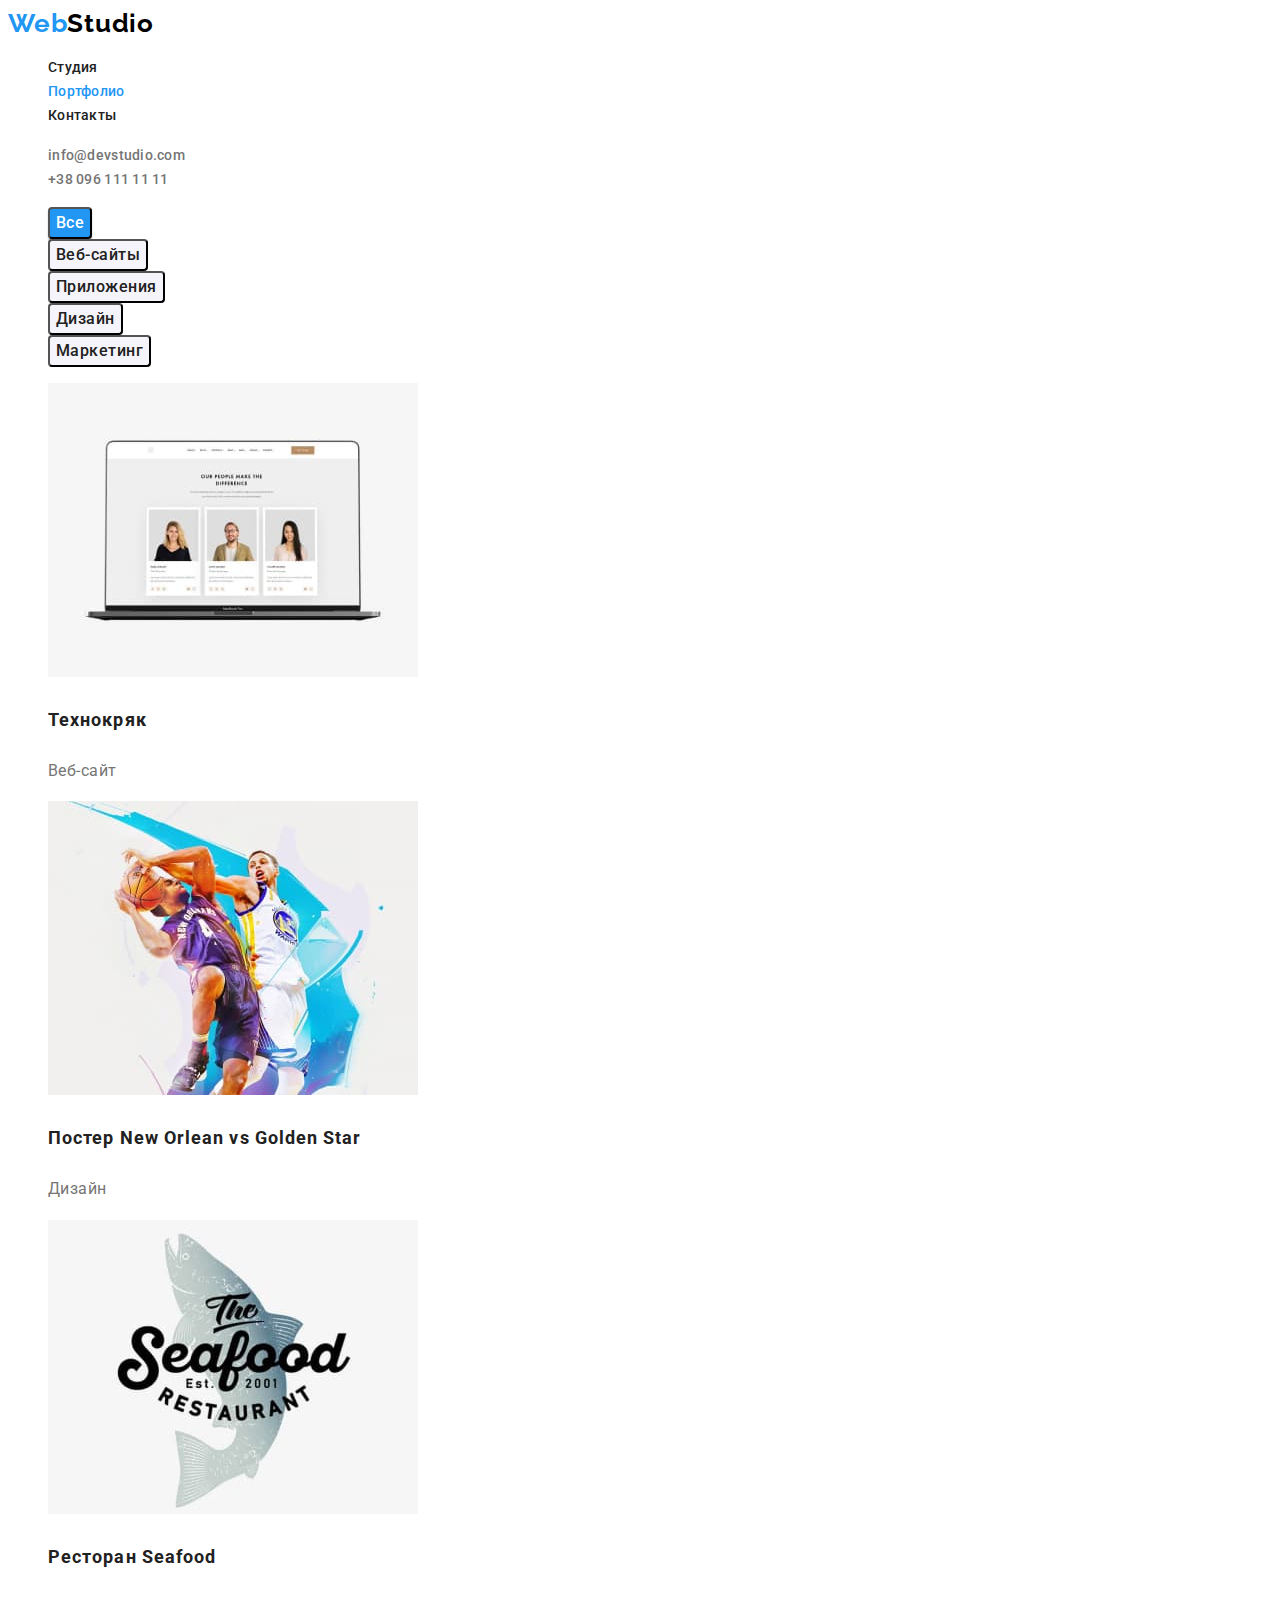
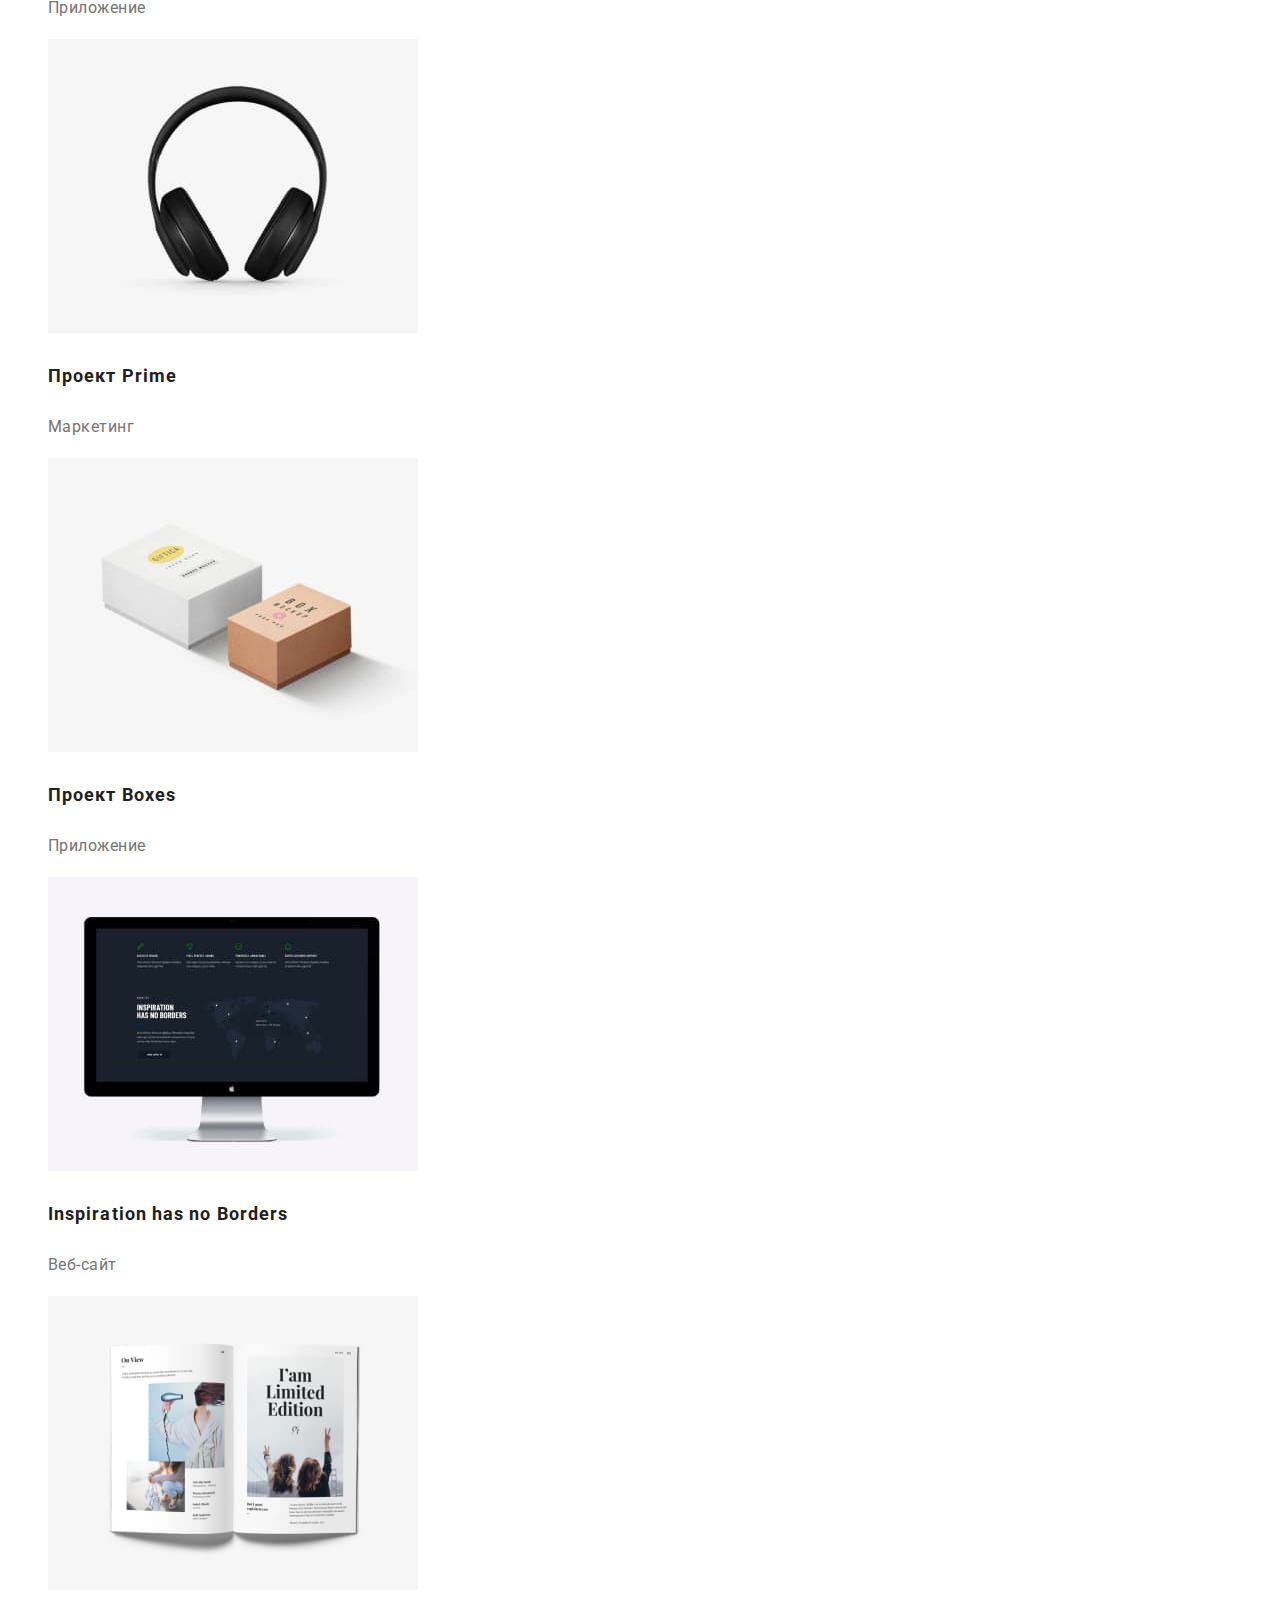
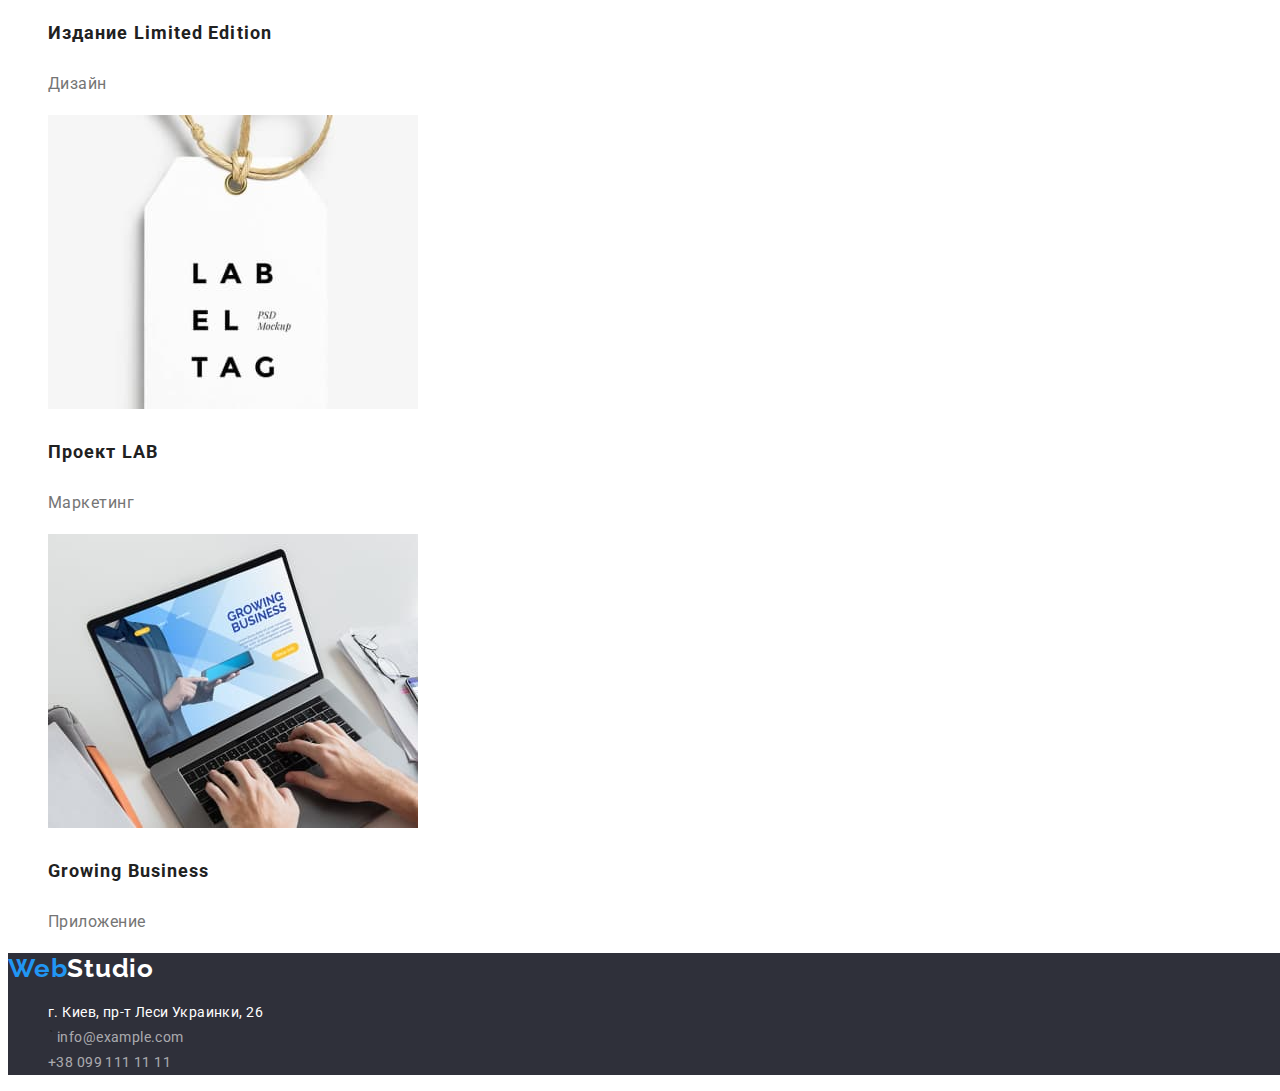
==== portfolio.html @ 0367a10b "start" ====
<!DOCTYPE html>
<html lang="ru">
<head>
    <meta charset="UTF-8">
    <meta http-equiv="X-UA-Compatible" content="IE=edge">
    <meta name="viewport" content="width=device-width, initial-scale=1.0">
    <link rel="preconnect" href="https://fonts.googleapis.com">
    <link rel="preconnect" href="https://fonts.gstatic.com" crossorigin>
    <link href="https://fonts.googleapis.com/css2?family=Raleway:wght@700&family=Roboto:wght@400;500;700;900&display=swap" rel="stylesheet">
    <link rel="stylesheet" href="./styles/styles.css">
    <title>Портфолио</title>
</head>
<body>
    <!-- Верхняя линия-->
    <header class="header">
        <a class="link studio-name" href="./index.html"><span class="web">Web</span>Studio</a>
            <!-- Меню навигации -->
            <nav class="menu-nav">
                <ul class="list">               
                    <li>
                        <a class="link list-studio" href="./index.html">Студия</a>
                    </li>
                    <li>
                        <a class="link list-portfolio current" href="./portfolio.html">Портфолио</a>
                    </li>
                    <li>
                        <a class="link list-contacts" href="">Контакты</a>
                    </li>
                </ul>
            </nav>
            <ul class="list contact-list">
                <li><a class="link header-mail" href="mailto:info@devstudio.com">info@devstudio.com</a></li>
                <li><a class="link header-tel" href="tel:+380961111111">+38 096 111 11 11</a></li>
            </ul> 
    </header>
    <main>
        <!-- Фильтры -->
        <section>
            <ul class="list">
                <li>
                    <button type="button" onclick="filterselection('all')" class="filter-btn active">
                        Все
                    </button>
                </li>
                <li>
                    <button type="button" onclick="filterselection('web-sites')" class="filter-btn">
                        Веб-сайты
                    </button>
                </li>
                <li>
                    <button type="button" onclick="filterselection('app')" class="filter-btn">
                        Приложения
                    </button>
                </li>
                <li>
                    <button type="button" onclick="filterselection('design') " class="filter-btn">
                        Дизайн
                    </button>
                </li>
                <li>
                    <button type="button" onclick="filterselection('marketing')" class="filter-btn">
                        Маркетинг
                    </button>
                </li>
            </ul>
            <!-- Проекты -->
            <ul class="list">
                <li class="web-sites">
                    <img src="./images/imgport1.jpg" alt="Технокряк" width="370">
                    <h3 class="portfolio-title">Технокряк</h3>
                    <p class="portfolio-item">Веб-сайт</p>
                </li>
                <li class="design">
                    <img src="./images/imgport2.jpg" alt="New Orlean vs Golden Star" width="370">
                    <h3 class="portfolio-title">Постер <span lang="en">New Orlean vs Golden Star</span></h3>
                    <p class="portfolio-item">Дизайн</p>
                </li>
                <li class="app">
                    <img src="./images/imgport3.jpg" alt="Seafood" width="370">
                    <h3 class="portfolio-title">Ресторан <span>Seafood</span></h3>
                    <p class="portfolio-item">Приложение</p>
                </li>
                <li class="marketing">
                    <img src="./images/imgport4.jpg" alt="Prime" width="370">
                    <h3 class="portfolio-title">Проект <span lang="en">Prime</span></h3>
                    <p class="portfolio-item">Маркетинг</p>
                </li>
                <li class="app">
                    <img src="./images/imgport5.jpg" alt="Boxes" width="370">
                    <h3 class="portfolio-title">Проект <span lang="en">Boxes</span></h3>
                    <p class="portfolio-item">Приложение</p>
                </li>
                <li class="web-sites">
                    <img src="./images/imgport6.jpg" alt="Inspiration has no Borders" width="370">
                    <h3 class="portfolio-title" lang="en">Inspiration has no Borders</h3>
                    <p class="portfolio-item">Веб-сайт</p>
                </li>
                <li class="design">
                    <img src="./images/imgport7.jpg" alt="Limited Edition" width="370">
                    <h3 class="portfolio-title">Издание <span>Limited Edition</span></h3>
                    <p class="portfolio-item">Дизайн</p>
                </li>
                <li class="marketing">
                    <img src="./images/imgport8.jpg" alt="LAB" width="370">
                    <h3 class="portfolio-title">Проект <span lang="en">LAB</span></h3>
                    <p class="portfolio-item">Маркетинг</p>
                </li>
                <li class="app">
                    <img src="./images/imgport9.jpg" alt="Growing Business" width="370">
                    <h3 class="portfolio-title">Growing Business</h3>
                    <p class="portfolio-item">Приложение</p>
                </li>
            </ul>
        </section>
    </main>
    <footer class="footer">
        <a class="link footer-studio-name" href="./index.html"><span class="web">Web</span>Studio</a>
        <address>
            <ul class="list">
                <li>
                    <a class="link footer-adress" href="https://goo.gl/maps/6Xr1MrQCFGWjLaGo9" target="_blank">г. Киев, пр-т Леси Украинки, 26</a>
                </li>
                <li>`
                    <a class="link footer-contact" href="mailto:info@example.com">info@example.com</a>
                </li>
                <li>
                    <a class="link footer-contact" href="tel:+380991111111"> +38 099 111 11 11</a>
                </li>
            </ul>
        </address>
    </footer>
</body>
</html>
---- styles/styles.css ----
/* ----------Переменные---------- */

:root {
    --main-color: #2196F3;
    --text-color: #212121;
    --grey-color: #757575;
}

body {
    font-family: 'Roboto', sans-serif; 
    background-color: #FFFFFF;
    color: var(--text-color);
    width: 1600px;
    line-height: 1.5;
}

.list {
    list-style: none;
}


.link {
    text-decoration: none;
}

/* -------------Стилизация Header------------- */

.header {
    background: #FFFFFF;
}

/* --Стилизация слова WebStudio-- */

.studio-name {
    font-family: "Raleway", sans-serif;
    font-style: normal;
    font-weight: 700;
    font-size: 26px;
    line-height: 1.19; 
    letter-spacing: 0.03em;
    color: #000000;
}

.web {
    font-weight: 700;
    font-size: 26px;
    line-height: 1.19;
     letter-spacing: 0.03em;
    color: var(--main-color);
}

/* --Стилизация меню навигации-- */

.list-studio {
    font-weight: 500;
    font-size: 14px;
    line-height: 1.14;
    letter-spacing: 0.02em;
    color: var(--text-color);
}

.list-portfolio {
    font-weight: 500;
    font-size: 14px;
    line-height: 1.14;
    letter-spacing: 0.02em;
    color: var(--text-color);
}

.list-contacts {
    font-weight: 500;
    font-size: 14px;
    line-height: 1.14;
    letter-spacing: 0.02em;
    color: var(--text-color);
}

.list-studio:hover,
.list-studio:focus {
    color: var(--main-color);
}

.list-portfolio:hover,
.list-portfolio:focus {
    color: var(--main-color);
}

.list-contacts:hover,
.list-contacts:focus {
    color: var(--main-color);
}

.current { 
    color: #2196F3; 
}

/* --Стилизация контактов хедера-- */

.header-mail {
    font-family: "Roboto", sans-serif;
    font-weight: 500;
    font-size: 14px;
    line-height: 1.14;
    letter-spacing: 0.02em;
    color: var(--grey-color);
}

.header-tel {
    font-family: "Roboto", sans-serif;
    font-style: normal;
    font-weight: 500;
    font-size: 14px;
    line-height: 1.14;
    letter-spacing: 0.02em;
    color: var(--grey-color);
}

.header-mail:hover,
.header-mail:focus,
.header-tel:hover,
.header-tel:focus {
   color: var(--main-color);
}

/* -------------Стилизация Main------------- */

/* --Стилизация блока заказа услуг-- */

.order-service {
    background: #2F303A;
}

.order-title {
    font-weight: 900;
    font-size: 44px;
    line-height: 1.36;
    text-align: center;
    letter-spacing: 0.06em;
    text-transform: uppercase;
    color: #FFFFFF;
}

.order-button {
    font-family: "Roboto", sans-serif;
    font-style: normal;
    font-weight: 700;
    font-size: 16px;
    line-height: 1.87;
    display: flex;
    align-items: center;
    text-align: center;
    letter-spacing: 0.06em;
    color: #FFFFFF;
    background: var(--main-color);
    box-shadow: 0px 4px 4px rgba(0, 0, 0, 0.15);
    border-radius: 4px;
}

.order-button:hover,
.order-button:focus {
    background: #188CE8;
    box-shadow: 0px 4px 4px rgba(0, 0, 0, 0.15);
    border-radius: 4px;;
}

/* --Стилизация блока особеностей-- */

.feature-title {
    font-weight: 700;
    font-size: 14px;
    line-height: 1.14;
    letter-spacing: 0.03em;
    text-transform: uppercase;
    color: var(--text-color);
}

.feature-item {
    font-weight: normal;
    font-size: 14px;
    line-height: 1.71;
    letter-spacing: 0.03em; 
    color: var(--grey-color);  
}

/* --Стилизация блока о работе и команде-- */

.photo-title {
    font-weight: 700;
    font-size: 36px;
    line-height: 1.16;
    text-align: center;
    letter-spacing: 0.03em;
    color: var(--text-color);
}

.member-name {
    font-weight: 500;
    font-size: 16px;
    line-height: 1.18;
    text-align: center;
    letter-spacing: 0.03em;
    color: var(--text-color);
}

.member-role {
    font-size: 16px;
    line-height: 1.18;
    text-align: center;
    letter-spacing: 0.03em;
    color: var(--grey-color);
}

/* -------------Стилизация Footer------------- */

.footer {
    background: #2F303A;
}

.footer-studio-name {
    font-family: "Raleway", sans-serif;
    font-style: normal;
    font-weight: 700;
    font-size: 26px;
    line-height: 1.19; 
    letter-spacing: 0.03em;
    color: #FFFFFF;
}


.footer-adress {
    font-family: "Roboto", sans-serif;
    font-style: normal;
    font-weight: normal;
    font-size: 14px;
    line-height: 1.71;
    letter-spacing: 0.03em;
    color: #FFFFFF;
}

.footer-contact {
    font-family: "Roboto", sans-serif;
    font-style: normal;
    font-weight: normal;
    font-size: 14px;
    line-height: 1.71;
    letter-spacing: 0.03em;
    color: rgba(255, 255, 255, 0.6);
}

.footer-adress:visited {
    color: rgba(255, 255, 255, 0.6);
}

/* ----------Стилизация портфолио---------- */

/* -- Фильтры -- */



.filter-btn {
    font-family: "Roboto", sans-serif;
    font-style: normal;
    font-weight: 500;
    font-size: 16px;
    line-height: 1.62;
    text-align: center;
    letter-spacing: 0.03em;
    color: var(--text-color);
    background: #F5F4FA;
    border-radius: 4px;
}

.filter-btn:active {
    background: var(--main-color);
    box-shadow: 0px 3px 1px rgba(0, 0, 0, 0.1), 0px 1px 2px rgba(0, 0, 0, 0.08), 0px 2px 2px rgba(0, 0, 0, 0.12);
    border-radius: 4px;
}

.portfolio-title {
    font-family: "Roboto", sans-serif;
    font-style: normal;
    font-weight: 700;
    font-size: 18px;
    line-height: 2.00;
    letter-spacing: 0.06em;
    color: var(--text-color);
}

.portfolio-item {
    font-family: "Roboto", sans-serif;
    font-weight: normal;
    font-size: 16px;
    line-height: 1.87;
    letter-spacing: 0.03em;
    color: var(--grey-color);
}

.active {
    font-family: "Roboto", sans-serif;
    font-weight: 500;
    font-size: 16px;
    line-height: 1.62;
    text-align: center;
    letter-spacing: 0.03em;
    color: #FFFFFF;
    background: #2196F3;
    box-shadow: 0px 3px 1px rgba(0, 0, 0, 0.1), 0px 1px 2px rgba(0, 0, 0, 0.08), 0px 2px 2px rgba(0, 0, 0, 0.12);
    border-radius: 4px;
}
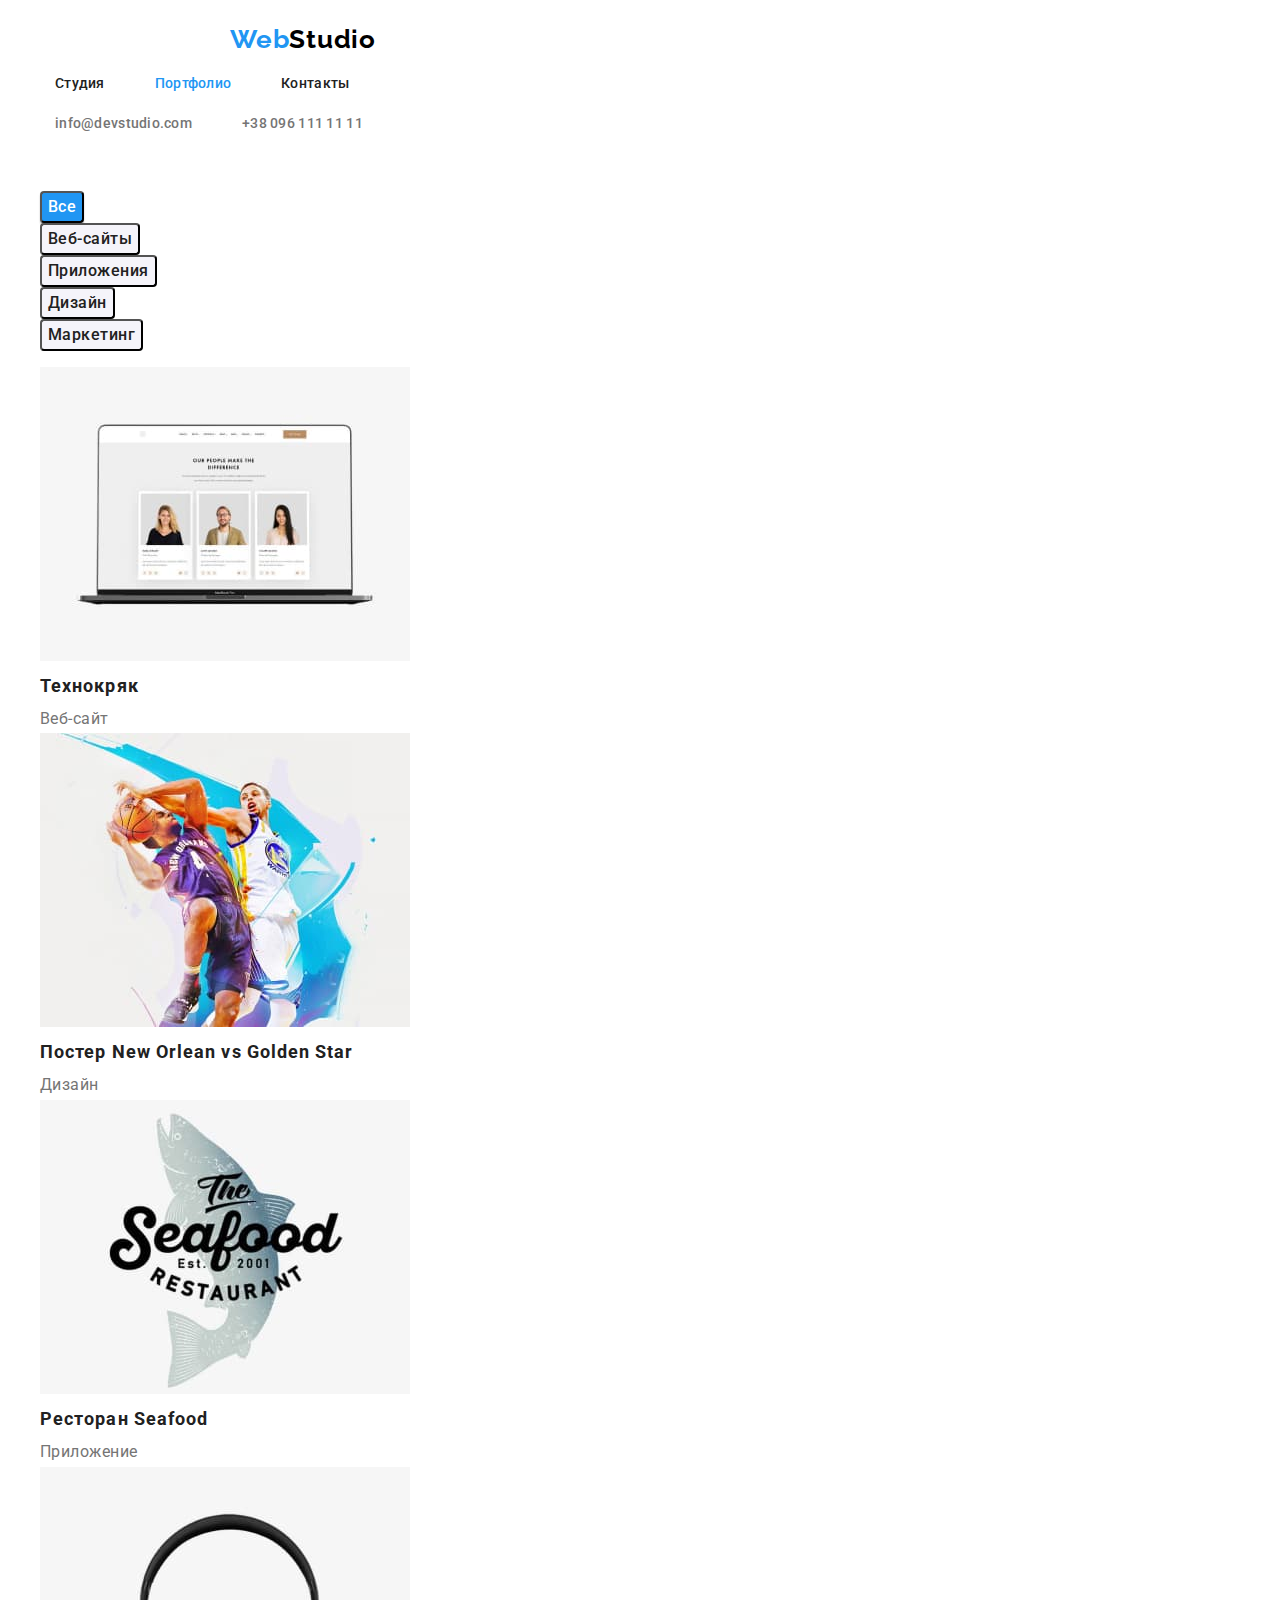
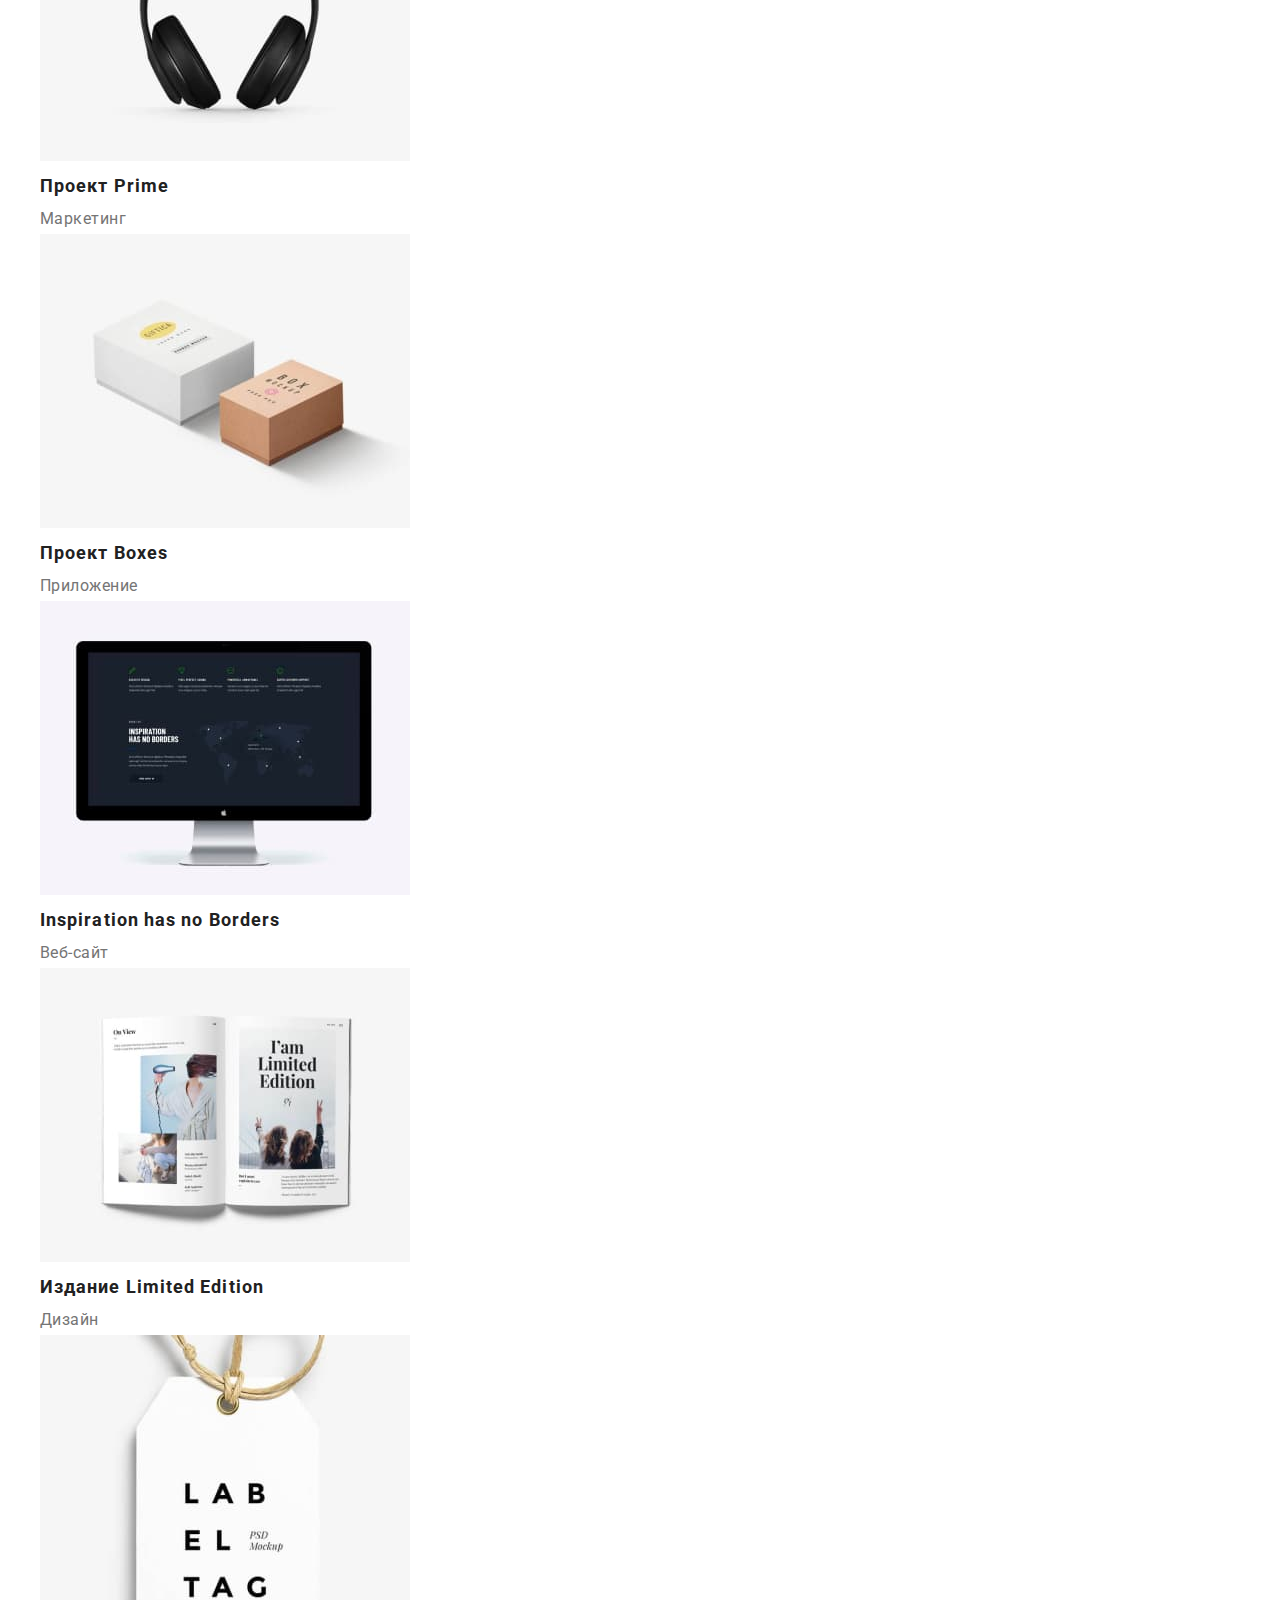
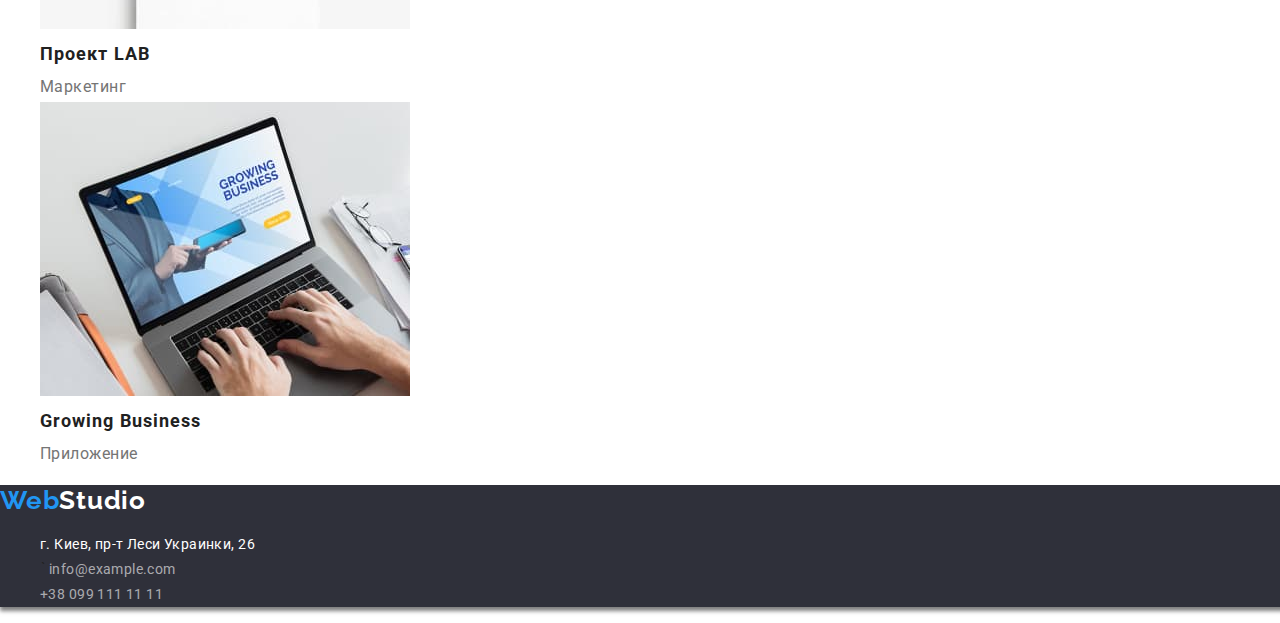
==== commit 7555ebe4: "addon#2" ====
--- a/portfolio.html
+++ b/portfolio.html
@@ -7,16 +7,18 @@
     <link rel="preconnect" href="https://fonts.googleapis.com">
     <link rel="preconnect" href="https://fonts.gstatic.com" crossorigin>
     <link href="https://fonts.googleapis.com/css2?family=Raleway:wght@700&family=Roboto:wght@400;500;700;900&display=swap" rel="stylesheet">
+    <link rel="stylesheet" href="./styles/modern-normalize.css">
     <link rel="stylesheet" href="./styles/styles.css">
     <title>Портфолио</title>
 </head>
 <body>
     <!-- Верхняя линия-->
     <header class="header">
-        <a class="link studio-name" href="./index.html"><span class="web">Web</span>Studio</a>
-            <!-- Меню навигации -->
-            <nav class="menu-nav">
-                <ul class="list">               
+        <div class="container">
+            <a class="link studio-name" href="./index.html"><span class="web">Web</span>Studio</a>
+                <!-- Меню навигации -->
+            <nav>
+                <ul class="list header-list">               
                     <li>
                         <a class="link list-studio" href="./index.html">Студия</a>
                     </li>
@@ -31,7 +33,8 @@
             <ul class="list contact-list">
                 <li><a class="link header-mail" href="mailto:info@devstudio.com">info@devstudio.com</a></li>
                 <li><a class="link header-tel" href="tel:+380961111111">+38 096 111 11 11</a></li>
-            </ul> 
+            </ul>
+        </div> 
     </header>
     <main>
         <!-- Фильтры -->
--- a/styles/styles.css
+++ b/styles/styles.css
@@ -12,6 +12,8 @@
     color: var(--text-color);
     width: 1600px;
     line-height: 1.5;
+    margin: 0 auto;
+    box-shadow: 0px 4px 4px rgba(0, 0, 0, 0.50);
 }
 
 .list {
@@ -23,10 +25,33 @@
     text-decoration: none;
 }
 
+p, a, h1, h2, h3, h4, h5, h6 {
+    margin: 0;
+}
+
+button {
+    cursor: pointer;
+}
+
+.container {
+    width: 1600px;
+    padding-right: 15px;
+    padding-left: 15px;
+    margin: 0 auto;
+}
+
+
 /* -------------Стилизация Header------------- */
 
 .header {
     background: #FFFFFF;
+    padding-top: 24px;
+    padding-bottom: 24px;
+}
+
+.header-container {
+    display: flex;
+    align-items: center;
 }
 
 /* --Стилизация слова WebStudio-- */
@@ -39,24 +64,31 @@
     line-height: 1.19; 
     letter-spacing: 0.03em;
     color: #000000;
+    margin-right: 93px;
+    padding-left: 215px;
 }
 
 .web {
     font-weight: 700;
     font-size: 26px;
     line-height: 1.19;
-     letter-spacing: 0.03em;
+    letter-spacing: 0.03em;
     color: var(--main-color);
 }
 
 /* --Стилизация меню навигации-- */
 
+.header-list {
+    display: flex;
+}
+
 .list-studio {
     font-weight: 500;
     font-size: 14px;
     line-height: 1.14;
     letter-spacing: 0.02em;
     color: var(--text-color);
+    padding-right: 50px;
 }
 
 .list-portfolio {
@@ -65,6 +97,7 @@
     line-height: 1.14;
     letter-spacing: 0.02em;
     color: var(--text-color);
+    padding-right: 50px;
 }
 
 .list-contacts {
@@ -94,6 +127,13 @@
     color: #2196F3; 
 }
 
+.contact-list {
+    display: flex;
+    margin-left: auto;
+}
+
+
+
 /* --Стилизация контактов хедера-- */
 
 .header-mail {
@@ -103,6 +143,7 @@
     line-height: 1.14;
     letter-spacing: 0.02em;
     color: var(--grey-color);
+    padding-right: 50px;
 }
 
 .header-tel {
@@ -113,6 +154,10 @@
     line-height: 1.14;
     letter-spacing: 0.02em;
     color: var(--grey-color);
+}
+
+.contact-list:last-child {
+    padding-right: 215px;
 }
 
 .header-mail:hover,
@@ -130,6 +175,14 @@
     background: #2F303A;
 }
 
+.order-block {
+    padding-top: 200px;
+    padding-right: 452px;
+    padding-bottom: 200px;
+    padding-left: 452px;
+}
+
+
 .order-title {
     font-weight: 900;
     font-size: 44px;
@@ -138,6 +191,7 @@
     letter-spacing: 0.06em;
     text-transform: uppercase;
     color: #FFFFFF;
+    margin-bottom: 30px;
 }
 
 .order-button {
@@ -154,7 +208,13 @@
     background: var(--main-color);
     box-shadow: 0px 4px 4px rgba(0, 0, 0, 0.15);
     border-radius: 4px;
-}
+    padding-top: 10px;
+    padding-right: 32px;
+    padding-bottom: 10px;
+    padding-left: 32px;
+    margin: auto;
+}
+
 
 .order-button:hover,
 .order-button:focus {
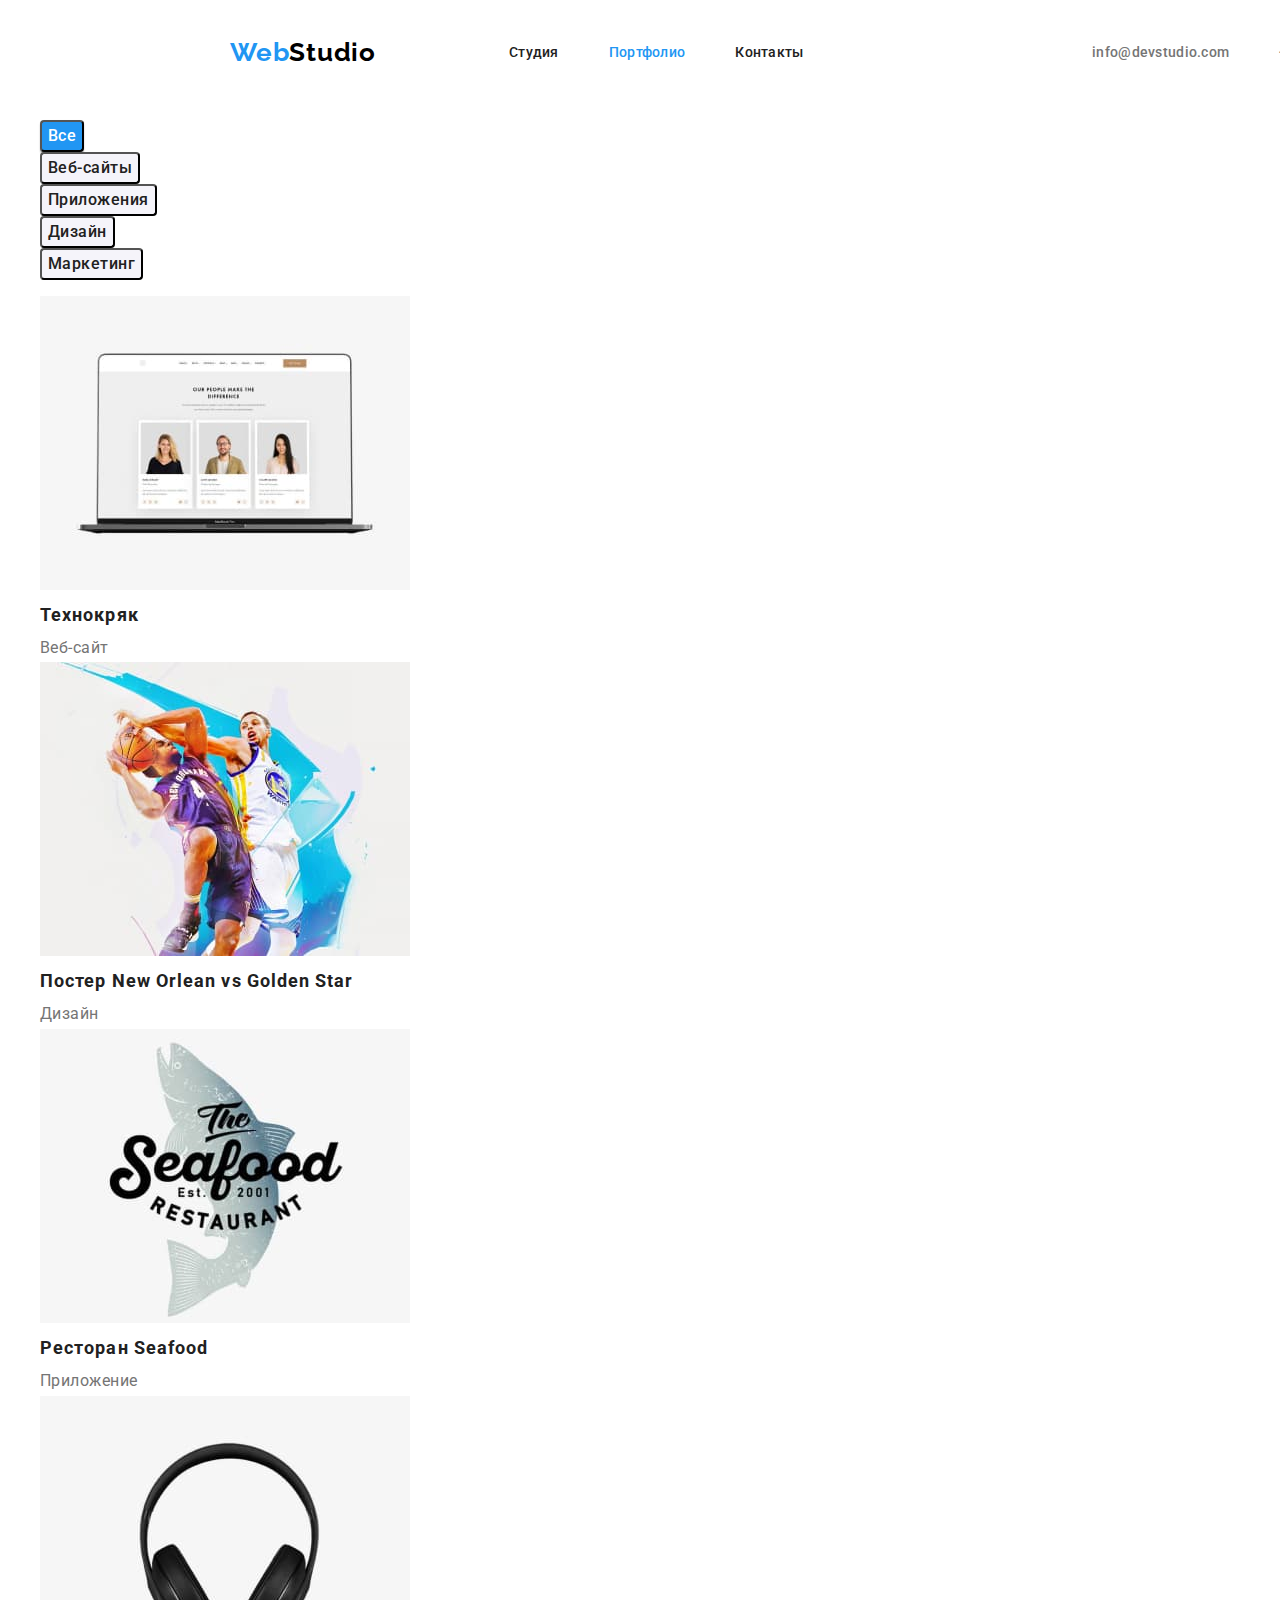
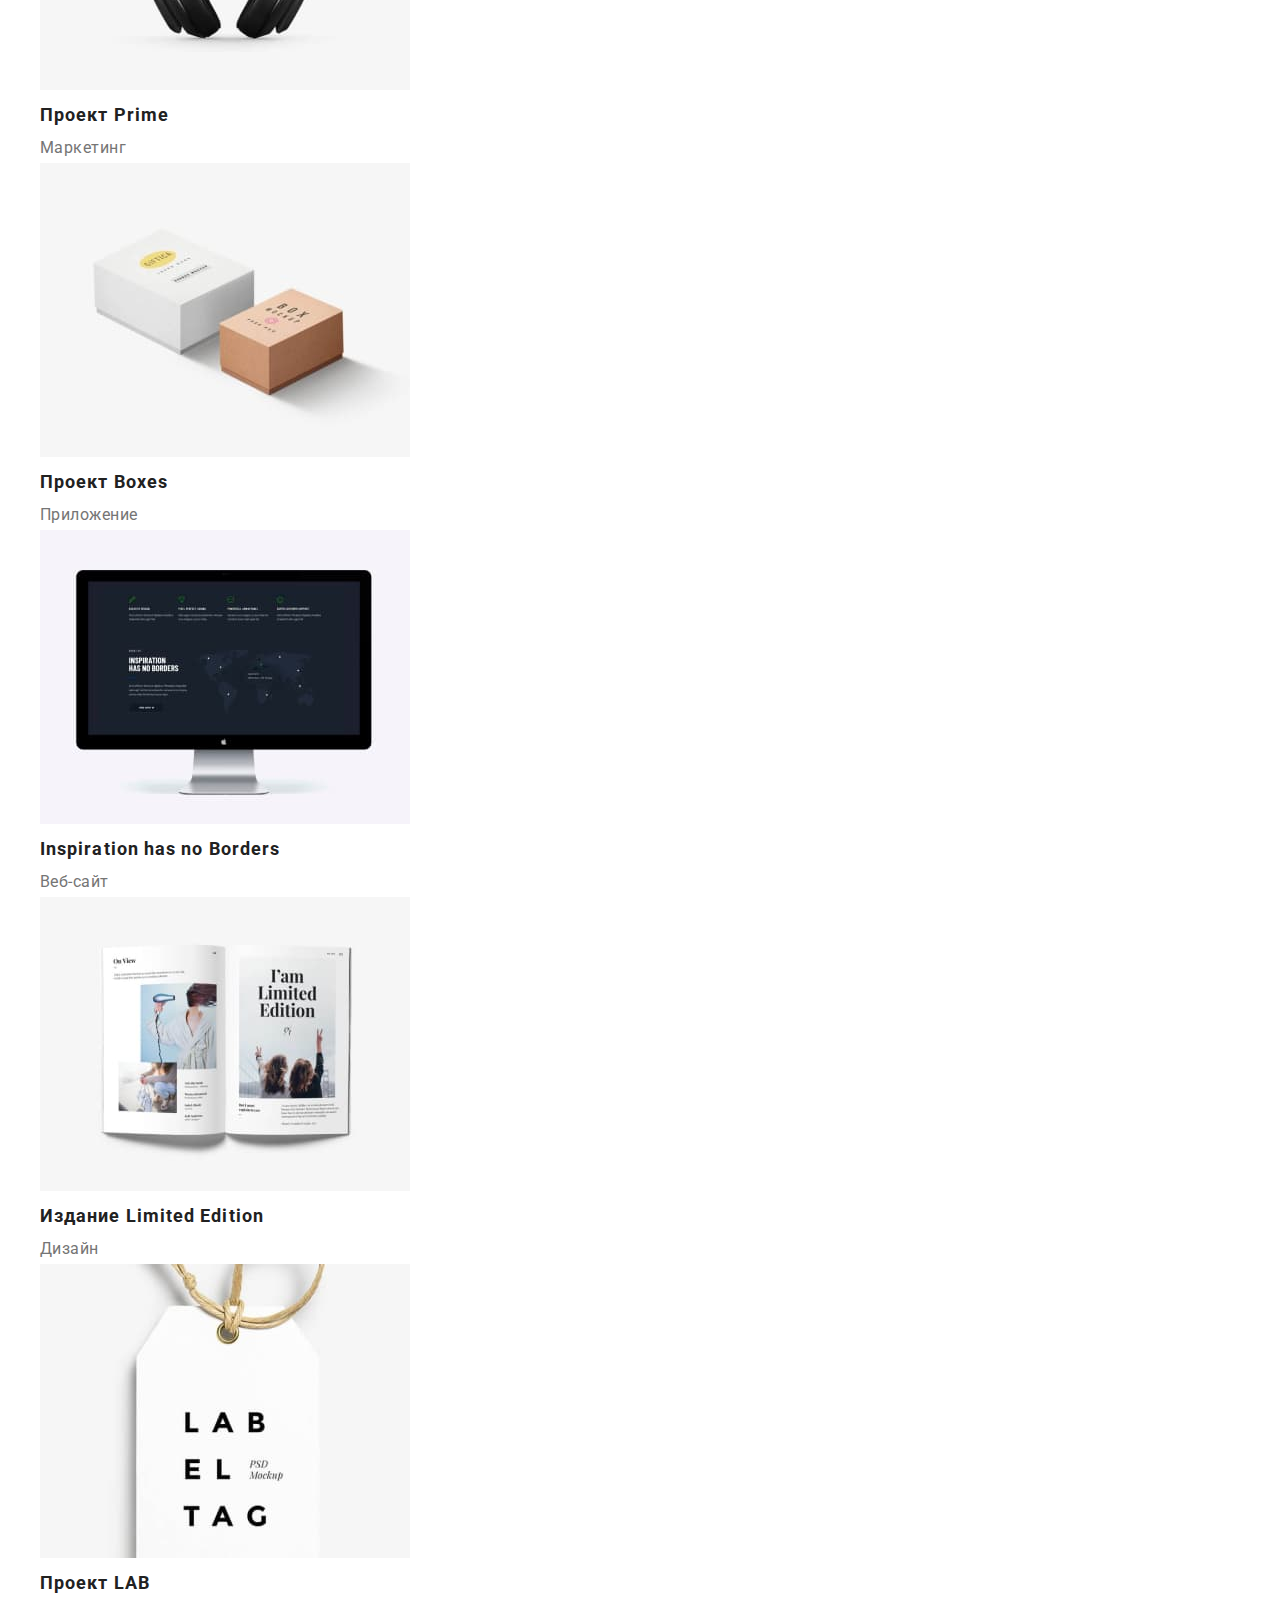
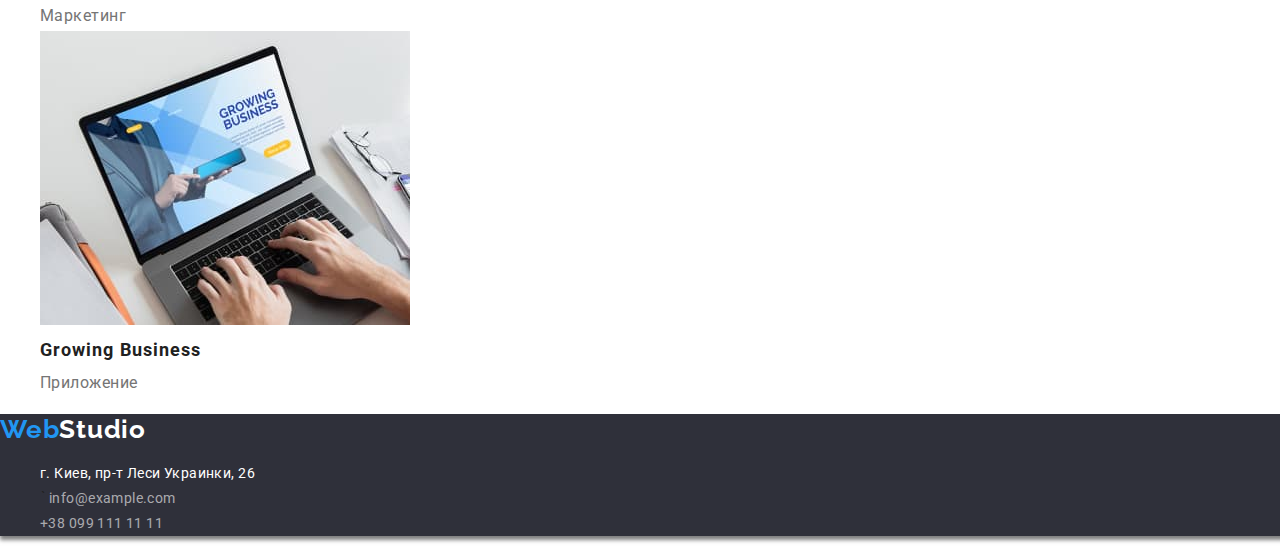
==== commit 276b869e: "addon #3" ====
--- a/portfolio.html
+++ b/portfolio.html
@@ -12,12 +12,12 @@
     <title>Портфолио</title>
 </head>
 <body>
-    <!-- Верхняя линия-->
+<!-- Верхняя линия-->
     <header class="header">
-        <div class="container">
+        <div class="container header-container">
             <a class="link studio-name" href="./index.html"><span class="web">Web</span>Studio</a>
-                <!-- Меню навигации -->
-            <nav>
+            <!-- Меню навигации -->
+            <nav class="navigation">
                 <ul class="list header-list">               
                     <li>
                         <a class="link list-studio" href="./index.html">Студия</a>
--- a/styles/styles.css
+++ b/styles/styles.css
@@ -52,6 +52,7 @@
 .header-container {
     display: flex;
     align-items: center;
+    max-height: 80px;
 }
 
 /* --Стилизация слова WebStudio-- */
@@ -225,6 +226,26 @@
 
 /* --Стилизация блока особеностей-- */
 
+.feature-block {
+    padding-top: 94px;
+    padding-right: 215px;
+    padding-bottom: 94px;
+    padding-left: 215px;
+}
+
+.feature-list {
+    display: flex;
+    justify-content: center;
+}
+
+.feature-list-item {
+    margin-right: 30px;
+}
+
+.feature-list:not(:last-child) {
+    margin-right: 30px;
+}
+
 .feature-title {
     font-weight: 700;
     font-size: 14px;
@@ -239,7 +260,8 @@
     font-size: 14px;
     line-height: 1.71;
     letter-spacing: 0.03em; 
-    color: var(--grey-color);  
+    color: var(--grey-color);
+    padding-top: 10px;  
 }
 
 /* --Стилизация блока о работе и команде-- */
@@ -251,6 +273,43 @@
     text-align: center;
     letter-spacing: 0.03em;
     color: var(--text-color);
+    margin-bottom: 50px;
+}
+
+
+.work-block {
+    padding-bottom: 94px;
+}
+
+.work-list {
+    display: flex;
+    justify-content: center;
+    
+}
+
+.work-item {
+    margin-right: 30px;
+}
+
+.team-div {
+    background-color: #F5F4FA;
+    padding-top: 94px;
+    padding-bottom: 94px;
+}
+
+.team-list {
+    display: flex;
+    justify-content: center;
+}
+
+.team-item:not(:last-child) {
+    margin-right: 30px;
+}
+
+.team-item {
+    background: #FFFFFF;
+    box-shadow: 0px 1px 3px rgba(0, 0, 0, 0.12), 0px 1px 1px rgba(0, 0, 0, 0.14), 0px 2px 1px rgba(0, 0, 0, 0.2);
+    border-radius: 0px 0px 4px 4px;
 }
 
 .member-name {
@@ -260,6 +319,8 @@
     text-align: center;
     letter-spacing: 0.03em;
     color: var(--text-color);
+    margin-top: 30px;
+    margin-bottom: 10px;
 }
 
 .member-role {
@@ -268,6 +329,7 @@
     text-align: center;
     letter-spacing: 0.03em;
     color: var(--grey-color);
+    padding-bottom: 30px;
 }
 
 /* -------------Стилизация Footer------------- */
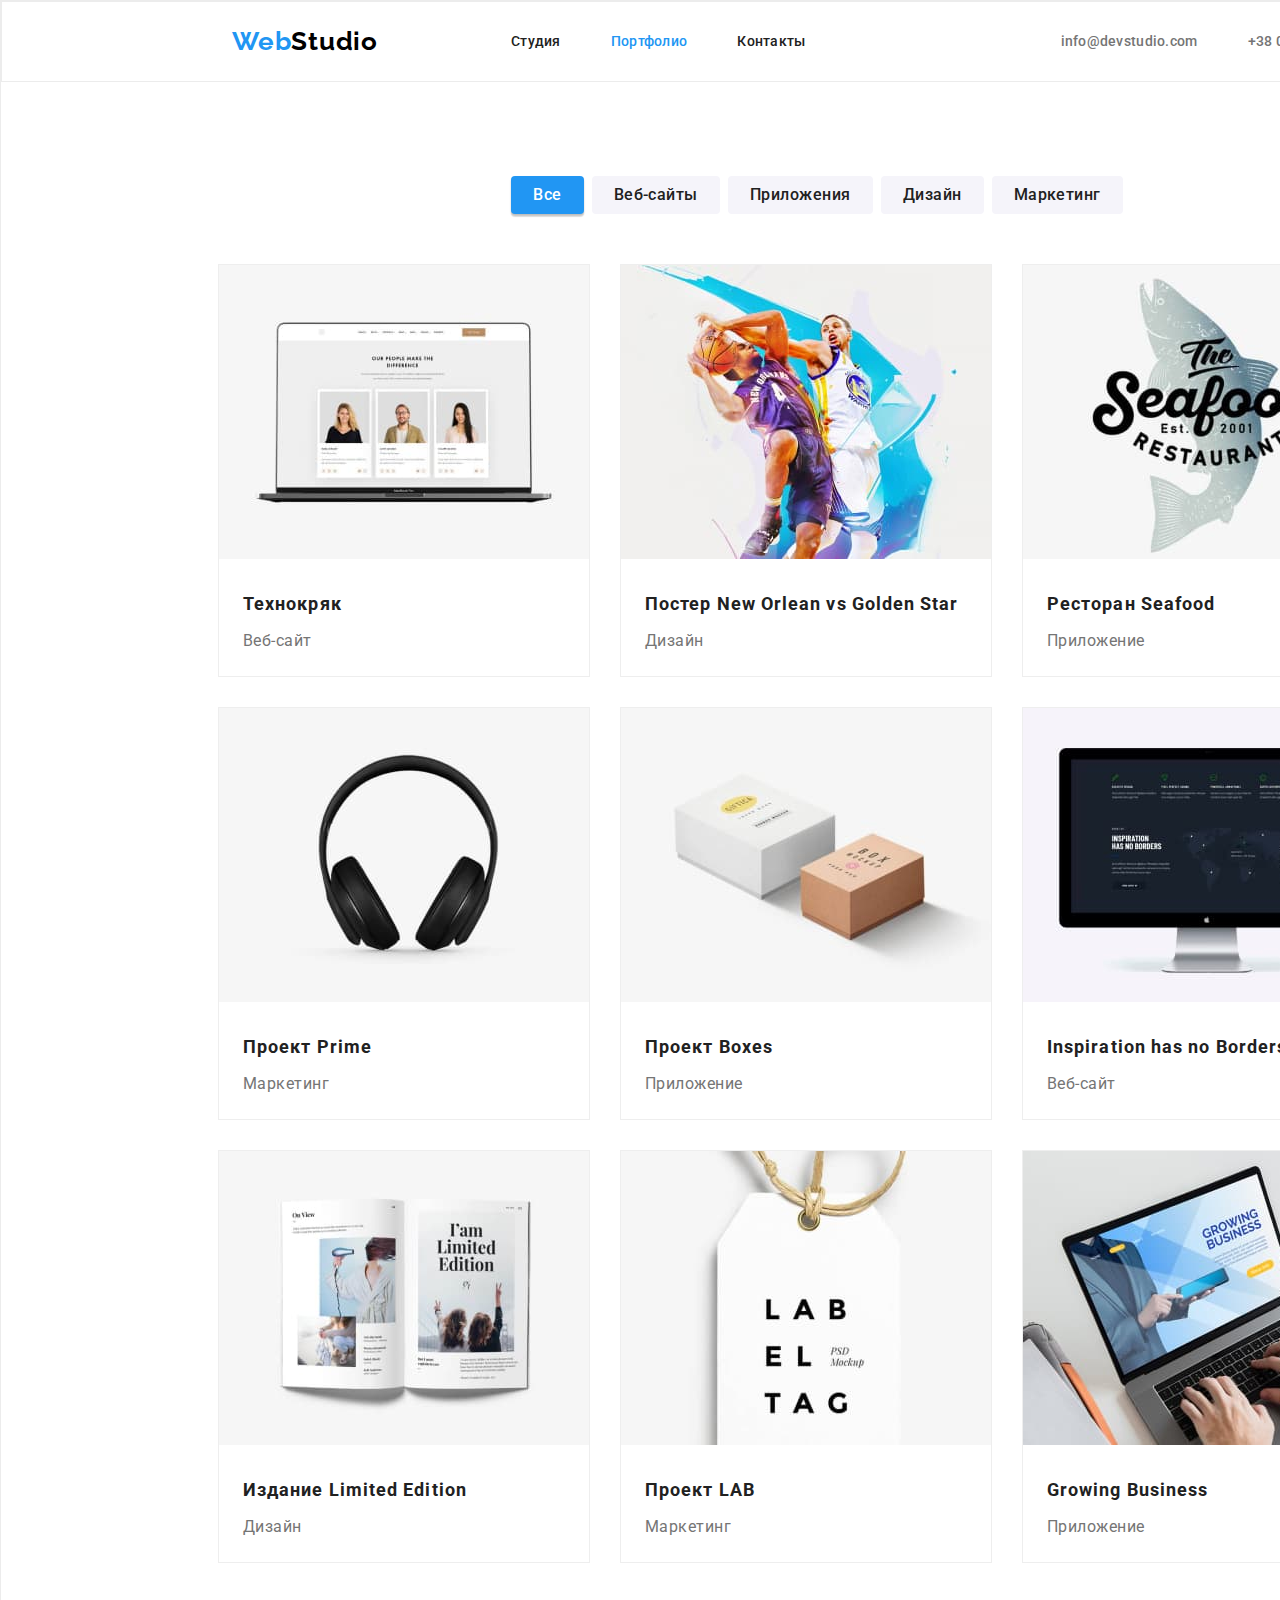
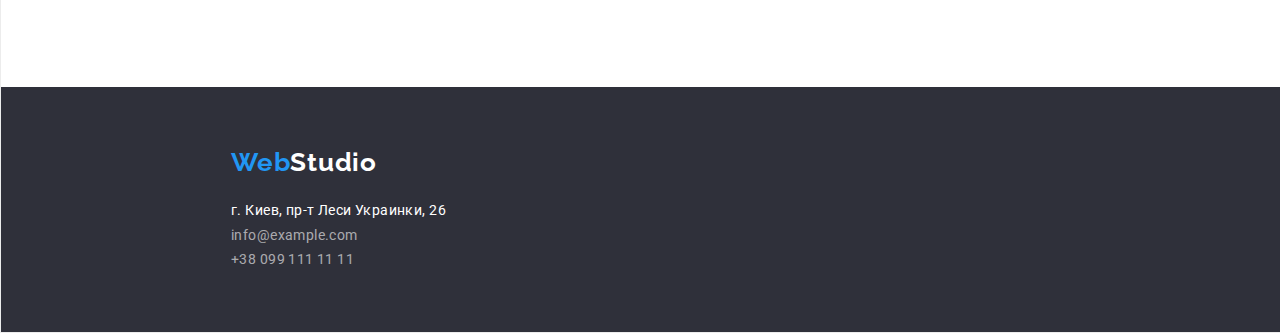
==== commit 067109b3: "fix #3" ====
--- a/portfolio.html
+++ b/portfolio.html
@@ -38,99 +38,119 @@
     </header>
     <main>
         <!-- Фильтры -->
-        <section>
-            <ul class="list">
+        <section class="portfolio-section">
+            <ul class="list filter-list">
                 <li>
-                    <button type="button" onclick="filterselection('all')" class="filter-btn active">
+                    <button type="button" class="filter-btn active">
                         Все
                     </button>
                 </li>
                 <li>
-                    <button type="button" onclick="filterselection('web-sites')" class="filter-btn">
+                    <button type="button" class="filter-btn">
                         Веб-сайты
                     </button>
                 </li>
                 <li>
-                    <button type="button" onclick="filterselection('app')" class="filter-btn">
+                    <button type="button" class="filter-btn">
                         Приложения
                     </button>
                 </li>
                 <li>
-                    <button type="button" onclick="filterselection('design') " class="filter-btn">
+                    <button type="button" class="filter-btn">
                         Дизайн
                     </button>
                 </li>
                 <li>
-                    <button type="button" onclick="filterselection('marketing')" class="filter-btn">
+                    <button type="button" class="filter-btn">
                         Маркетинг
                     </button>
                 </li>
             </ul>
             <!-- Проекты -->
-            <ul class="list">
-                <li class="web-sites">
+            <ul class="list project-list">
+                <li class="project-item">
                     <img src="./images/imgport1.jpg" alt="Технокряк" width="370">
-                    <h3 class="portfolio-title">Технокряк</h3>
-                    <p class="portfolio-item">Веб-сайт</p>
+                    <div class="project-box">
+                        <h3 class="portfolio-title">Технокряк</h3>
+                        <p class="portfolio-item">Веб-сайт</p>
+                    </div>
                 </li>
-                <li class="design">
+                <li class="project-item">
                     <img src="./images/imgport2.jpg" alt="New Orlean vs Golden Star" width="370">
-                    <h3 class="portfolio-title">Постер <span lang="en">New Orlean vs Golden Star</span></h3>
-                    <p class="portfolio-item">Дизайн</p>
+                    <div class="project-box">
+                        <h3 class="portfolio-title">Постер <span lang="en">New Orlean vs Golden Star</span></h3>
+                        <p class="portfolio-item">Дизайн</p>
+                    </div>
                 </li>
-                <li class="app">
+                <li class="project-item">
                     <img src="./images/imgport3.jpg" alt="Seafood" width="370">
-                    <h3 class="portfolio-title">Ресторан <span>Seafood</span></h3>
-                    <p class="portfolio-item">Приложение</p>
+                    <div class="project-box">
+                        <h3 class="portfolio-title">Ресторан <span>Seafood</span></h3>
+                        <p class="portfolio-item">Приложение</p>
+                    </div>
                 </li>
-                <li class="marketing">
+                <li class="project-item">
                     <img src="./images/imgport4.jpg" alt="Prime" width="370">
-                    <h3 class="portfolio-title">Проект <span lang="en">Prime</span></h3>
-                    <p class="portfolio-item">Маркетинг</p>
+                    <div class="project-box">
+                        <h3 class="portfolio-title">Проект <span lang="en">Prime</span></h3>
+                        <p class="portfolio-item">Маркетинг</p>
+                    </div>
                 </li>
-                <li class="app">
+                <li class="project-item">
                     <img src="./images/imgport5.jpg" alt="Boxes" width="370">
-                    <h3 class="portfolio-title">Проект <span lang="en">Boxes</span></h3>
-                    <p class="portfolio-item">Приложение</p>
+                    <div class="project-box">
+                        <h3 class="portfolio-title">Проект <span lang="en">Boxes</span></h3>
+                        <p class="portfolio-item">Приложение</p>
+                    </div>
                 </li>
-                <li class="web-sites">
+                <li class="project-item">
                     <img src="./images/imgport6.jpg" alt="Inspiration has no Borders" width="370">
-                    <h3 class="portfolio-title" lang="en">Inspiration has no Borders</h3>
-                    <p class="portfolio-item">Веб-сайт</p>
+                    <div class="project-box">
+                        <h3 class="portfolio-title" lang="en">Inspiration has no Borders</h3>
+                        <p class="portfolio-item">Веб-сайт</p>
+                    </div>
                 </li>
-                <li class="design">
+                <li class="project-item">
                     <img src="./images/imgport7.jpg" alt="Limited Edition" width="370">
-                    <h3 class="portfolio-title">Издание <span>Limited Edition</span></h3>
-                    <p class="portfolio-item">Дизайн</p>
+                    <div class="project-box">
+                        <h3 class="portfolio-title">Издание <span>Limited Edition</span></h3>
+                        <p class="portfolio-item">Дизайн</p>
+                    </div>
                 </li>
-                <li class="marketing">
+                <li class="project-item">
                     <img src="./images/imgport8.jpg" alt="LAB" width="370">
-                    <h3 class="portfolio-title">Проект <span lang="en">LAB</span></h3>
-                    <p class="portfolio-item">Маркетинг</p>
+                    <div class="project-box">
+                        <h3 class="portfolio-title">Проект <span lang="en">LAB</span></h3>
+                        <p class="portfolio-item">Маркетинг</p>
+                    </div>
                 </li>
-                <li class="app">
+                <li class="project-item">
                     <img src="./images/imgport9.jpg" alt="Growing Business" width="370">
-                    <h3 class="portfolio-title">Growing Business</h3>
-                    <p class="portfolio-item">Приложение</p>
+                    <div class="project-box">
+                        <h3 class="portfolio-title">Growing Business</h3>
+                        <p class="portfolio-item">Приложение</p>
+                    </div>
                 </li>
             </ul>
         </section>
     </main>
     <footer class="footer">
-        <a class="link footer-studio-name" href="./index.html"><span class="web">Web</span>Studio</a>
-        <address>
-            <ul class="list">
-                <li>
-                    <a class="link footer-adress" href="https://goo.gl/maps/6Xr1MrQCFGWjLaGo9" target="_blank">г. Киев, пр-т Леси Украинки, 26</a>
-                </li>
-                <li>`
-                    <a class="link footer-contact" href="mailto:info@example.com">info@example.com</a>
-                </li>
-                <li>
-                    <a class="link footer-contact" href="tel:+380991111111"> +38 099 111 11 11</a>
-                </li>
-            </ul>
-        </address>
+        <div class="container">
+            <a class="link footer-studio-name" href="/index.html"><span class="web">Web</span>Studio</a>
+            <address>
+                <ul class="list footer-list">
+                    <li class="footer-list-box">
+                        <a class="link footer-adress" href="https://goo.gl/maps/6Xr1MrQCFGWjLaGo9" target="_blank">г. Киев, пр-т Леси Украинки, 26</a>
+                    </li>
+                    <li class="footer-list-box">
+                        <a class="link footer-contact" href="mailto:info@example.com">info@example.com</a>
+                    </li>
+                    <li class="footer-list-box">
+                        <a class="link footer-contact" href="tel:+380991111111">+38 099 111 11 11</a>
+                    </li>
+                </ul>
+            </address>
+        </div>
     </footer>
 </body>
 </html>--- a/styles/styles.css
+++ b/styles/styles.css
@@ -13,7 +13,7 @@
     width: 1600px;
     line-height: 1.5;
     margin: 0 auto;
-    box-shadow: 0px 4px 4px rgba(0, 0, 0, 0.50);
+    border: 1px solid #ECECEC;
 }
 
 .list {
@@ -25,7 +25,7 @@
     text-decoration: none;
 }
 
-p, a, h1, h2, h3, h4, h5, h6 {
+p, ul, a, h1, h2, h3, h4, h5, h6 {
     margin: 0;
 }
 
@@ -34,7 +34,6 @@
 }
 
 .container {
-    width: 1600px;
     padding-right: 15px;
     padding-left: 15px;
     margin: 0 auto;
@@ -45,14 +44,15 @@
 
 .header {
     background: #FFFFFF;
+    border: 1px solid #ECECEC;
+}
+
+.header-container {
+    display: flex;
+    align-items: center;
+    max-height: 80px;
     padding-top: 24px;
     padding-bottom: 24px;
-}
-
-.header-container {
-    display: flex;
-    align-items: center;
-    max-height: 80px;
 }
 
 /* --Стилизация слова WebStudio-- */
@@ -130,7 +130,7 @@
 
 .contact-list {
     display: flex;
-    margin-left: auto;
+    margin-left: 215px;
 }
 
 
@@ -157,9 +157,6 @@
     color: var(--grey-color);
 }
 
-.contact-list:last-child {
-    padding-right: 215px;
-}
 
 .header-mail:hover,
 .header-mail:focus,
@@ -172,15 +169,19 @@
 
 /* --Стилизация блока заказа услуг-- */
 
-.order-service {
+.section {
+    padding-top: 94px;
+    padding-bottom: 94px;
+}
+
+.order-section {
     background: #2F303A;
+
 }
 
 .order-block {
-    padding-top: 200px;
-    padding-right: 452px;
-    padding-bottom: 200px;
-    padding-left: 452px;
+    padding-top: 106px;
+    padding-bottom: 106px;
 }
 
 
@@ -226,11 +227,8 @@
 
 /* --Стилизация блока особеностей-- */
 
-.feature-block {
-    padding-top: 94px;
-    padding-right: 215px;
-    padding-bottom: 94px;
-    padding-left: 215px;
+.feature-section {
+    padding-bottom: 0;
 }
 
 .feature-list {
@@ -238,11 +236,7 @@
     justify-content: center;
 }
 
-.feature-list-item {
-    margin-right: 30px;
-}
-
-.feature-list:not(:last-child) {
+.feature-list-item:not(:last-child) {
     margin-right: 30px;
 }
 
@@ -276,25 +270,17 @@
     margin-bottom: 50px;
 }
 
-
-.work-block {
-    padding-bottom: 94px;
-}
-
 .work-list {
     display: flex;
-    justify-content: center;
-    
+    justify-content: center;   
 }
 
 .work-item {
     margin-right: 30px;
 }
 
-.team-div {
+.team-section {
     background-color: #F5F4FA;
-    padding-top: 94px;
-    padding-bottom: 94px;
 }
 
 .team-list {
@@ -318,24 +304,35 @@
     line-height: 1.18;
     text-align: center;
     letter-spacing: 0.03em;
-    color: var(--text-color);
+    color: var(--text-color);  
+    margin-bottom: 10px;
+}
+
+.member-role {
+    font-size: 16px;
+    line-height: 1.18;
+    text-align: center;
+    letter-spacing: 0.03em;
+    color: var(--grey-color);
+}
+
+.member-box {
+    padding-bottom: 30px;
     margin-top: 30px;
-    margin-bottom: 10px;
-}
-
-.member-role {
-    font-size: 16px;
-    line-height: 1.18;
-    text-align: center;
-    letter-spacing: 0.03em;
-    color: var(--grey-color);
-    padding-bottom: 30px;
 }
 
 /* -------------Стилизация Footer------------- */
 
 .footer {
     background: #2F303A;
+    padding-top: 60px;
+    padding-bottom: 60px;
+    padding-left: 215px;
+}
+
+.footer-list {
+    margin-top: 20px;
+    padding-left: 0;
 }
 
 .footer-studio-name {
@@ -348,7 +345,6 @@
     color: #FFFFFF;
 }
 
-
 .footer-adress {
     font-family: "Roboto", sans-serif;
     font-style: normal;
@@ -373,11 +369,23 @@
     color: rgba(255, 255, 255, 0.6);
 }
 
+.footer-list-item:not(:last-child) {
+    padding-bottom: 9px;
+}
+
 /* ----------Стилизация портфолио---------- */
 
 /* -- Фильтры -- */
 
-
+.portfolio-section {
+    background-color: #FFFFFF;
+}
+
+.filter-list {
+    display: flex;
+    justify-content: center;
+    margin-top: 94px;
+}
 
 .filter-btn {
     font-family: "Roboto", sans-serif;
@@ -390,12 +398,21 @@
     color: var(--text-color);
     background: #F5F4FA;
     border-radius: 4px;
+    margin-right: 8px;
+    padding-top: 6px;
+    padding-right: 22px;
+    padding-bottom: 6px;
+    padding-left: 22px;
+    margin-bottom: 50px;
+    border: hidden;
 }
 
 .filter-btn:active {
     background: var(--main-color);
     box-shadow: 0px 3px 1px rgba(0, 0, 0, 0.1), 0px 1px 2px rgba(0, 0, 0, 0.08), 0px 2px 2px rgba(0, 0, 0, 0.12);
     border-radius: 4px;
+    outline-style: hidden;
+    color: #FFFFFF;
 }
 
 .portfolio-title {
@@ -406,6 +423,8 @@
     line-height: 2.00;
     letter-spacing: 0.06em;
     color: var(--text-color);
+    margin-bottom: 4px;
+    
 }
 
 .portfolio-item {
@@ -424,8 +443,30 @@
     line-height: 1.62;
     text-align: center;
     letter-spacing: 0.03em;
+    text-decoration: #EEEEEE;
     color: #FFFFFF;
     background: #2196F3;
     box-shadow: 0px 3px 1px rgba(0, 0, 0, 0.1), 0px 1px 2px rgba(0, 0, 0, 0.08), 0px 2px 2px rgba(0, 0, 0, 0.12);
     border-radius: 4px;
+}
+
+.project-list {
+    display: flex;
+    flex-wrap: wrap;
+    justify-content: center;
+    margin-bottom: 94px;
+}
+
+.project-item {
+    margin-right: 30px;
+    margin-bottom: 30px;
+    background: #FFFFFF;
+    border: 1px solid #EEEEEE;
+    box-sizing: border-box;
+}
+
+.project-box {
+    margin-top: 20px;
+    padding-left: 24px;
+    padding-bottom: 20px;
 }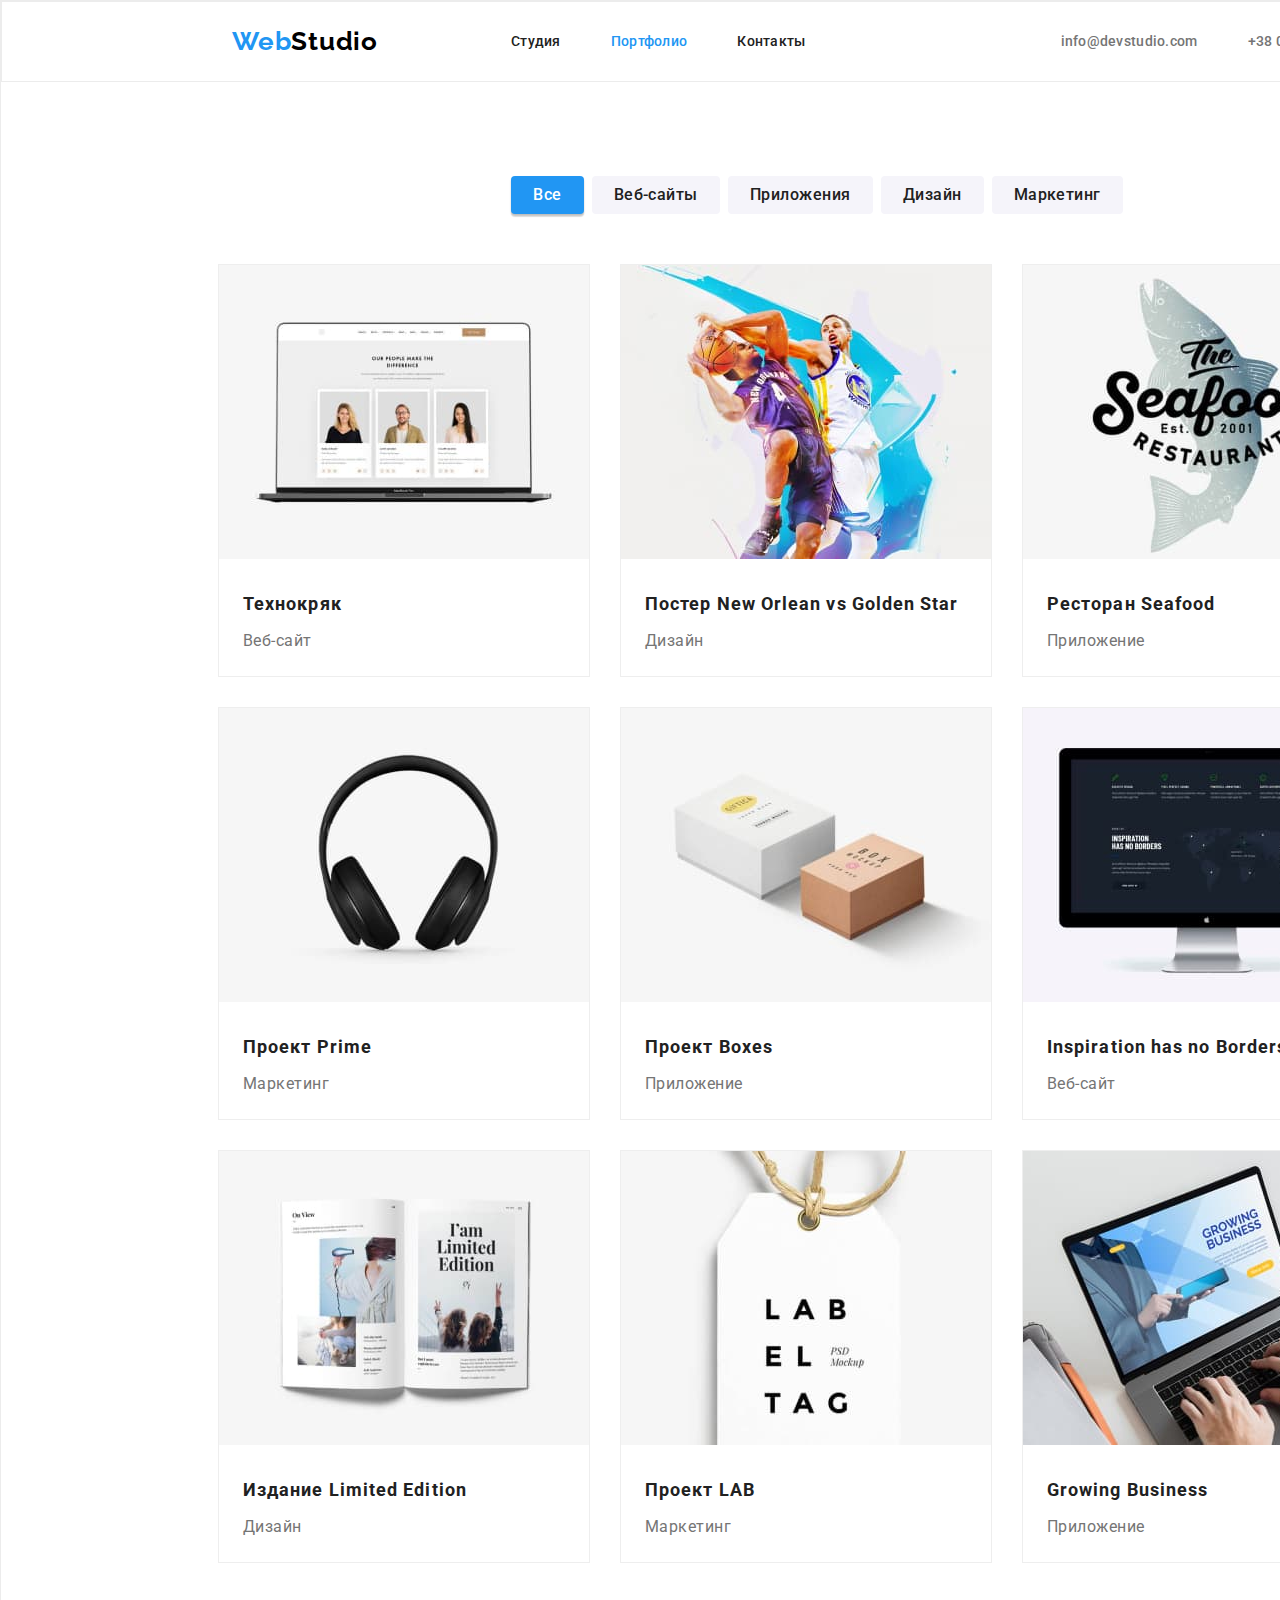
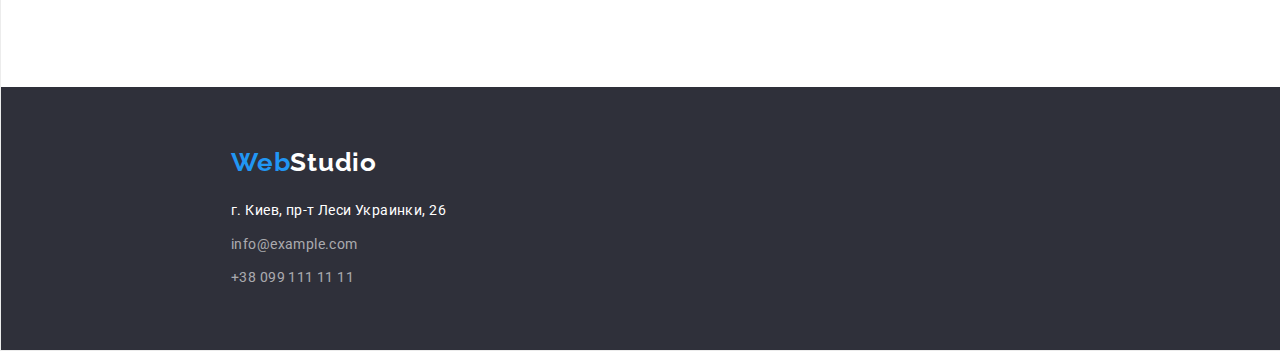
==== commit 202a0f57: "fix #5" ====
--- a/portfolio.html
+++ b/portfolio.html
@@ -134,18 +134,19 @@
             </ul>
         </section>
     </main>
+    <!-- Подвал сайта -->
     <footer class="footer">
         <div class="container">
             <a class="link footer-studio-name" href="/index.html"><span class="web">Web</span>Studio</a>
             <address>
                 <ul class="list footer-list">
-                    <li class="footer-list-box">
+                    <li class="footer-list-item">
                         <a class="link footer-adress" href="https://goo.gl/maps/6Xr1MrQCFGWjLaGo9" target="_blank">г. Киев, пр-т Леси Украинки, 26</a>
                     </li>
-                    <li class="footer-list-box">
+                    <li class="footer-list-item">
                         <a class="link footer-contact" href="mailto:info@example.com">info@example.com</a>
                     </li>
-                    <li class="footer-list-box">
+                    <li class="footer-list-item">
                         <a class="link footer-contact" href="tel:+380991111111">+38 099 111 11 11</a>
                     </li>
                 </ul>
